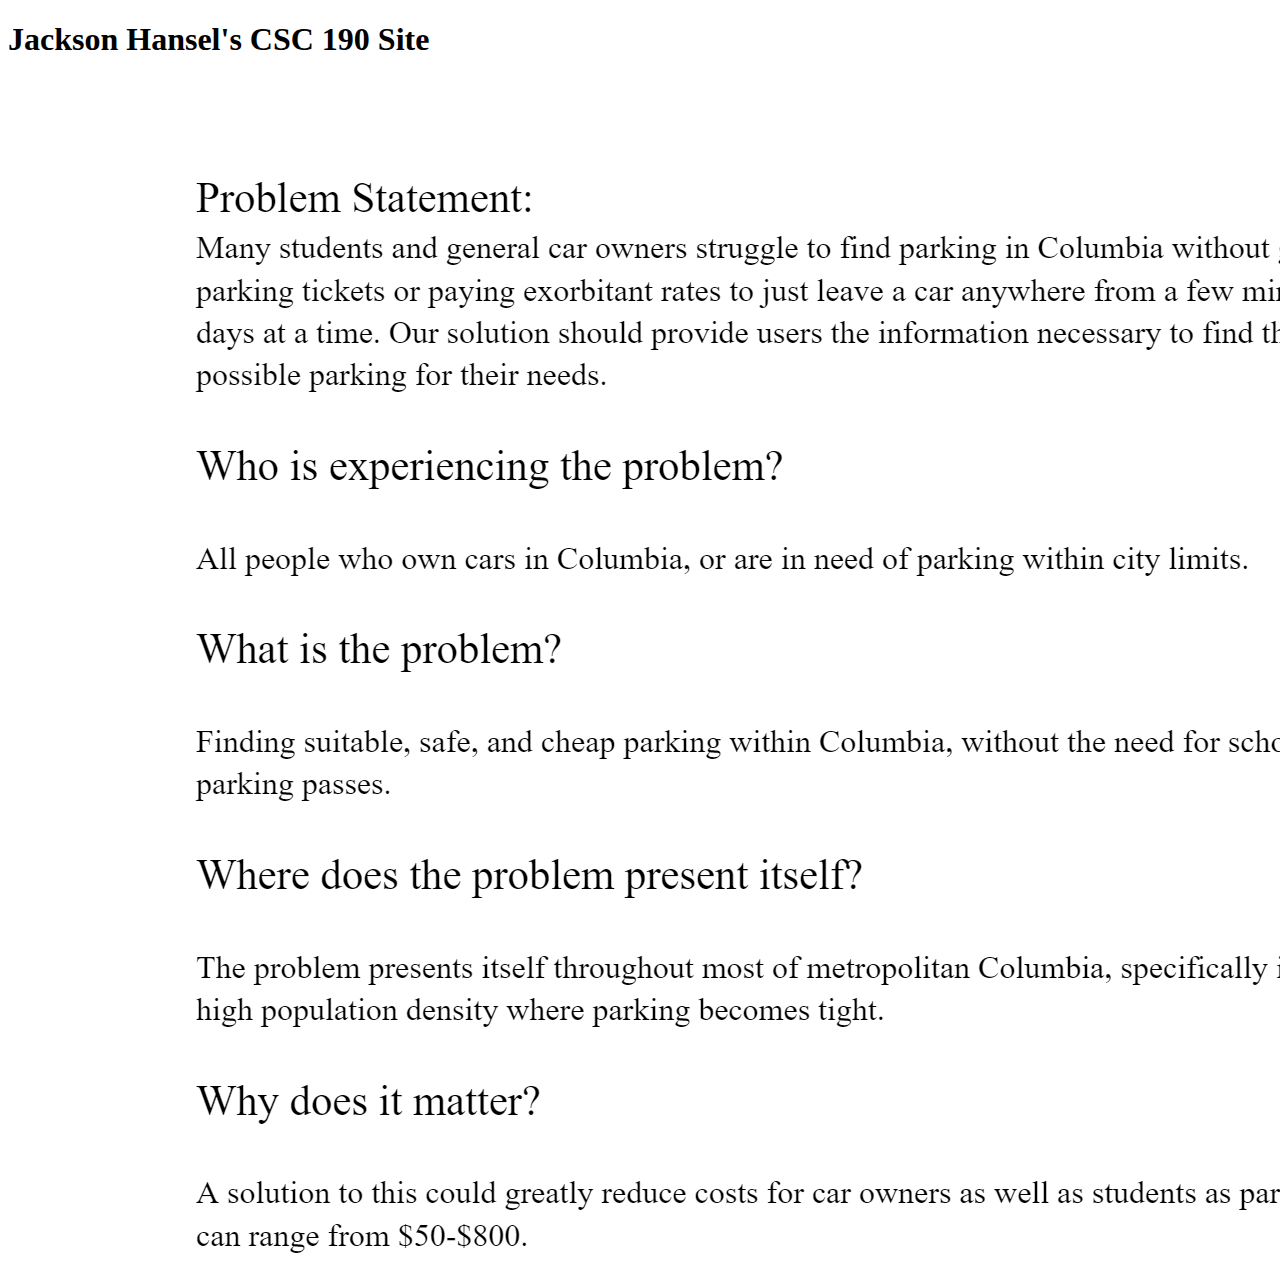
==== csc 190/index.html @ 5f5a2c02 "Add files via upload" ====
<!DOCTYPE html>
<html>
    <head>
        <title>CSC 190: Jackson Hansel</title>
    </head>
    <body>
        <h1>Jackson Hansel's CSC 190 Site</h1>

        <section class="assingment">
            <img src="images/Screenshot for problem statement.png">
            
        </section>
    </body>
</html>
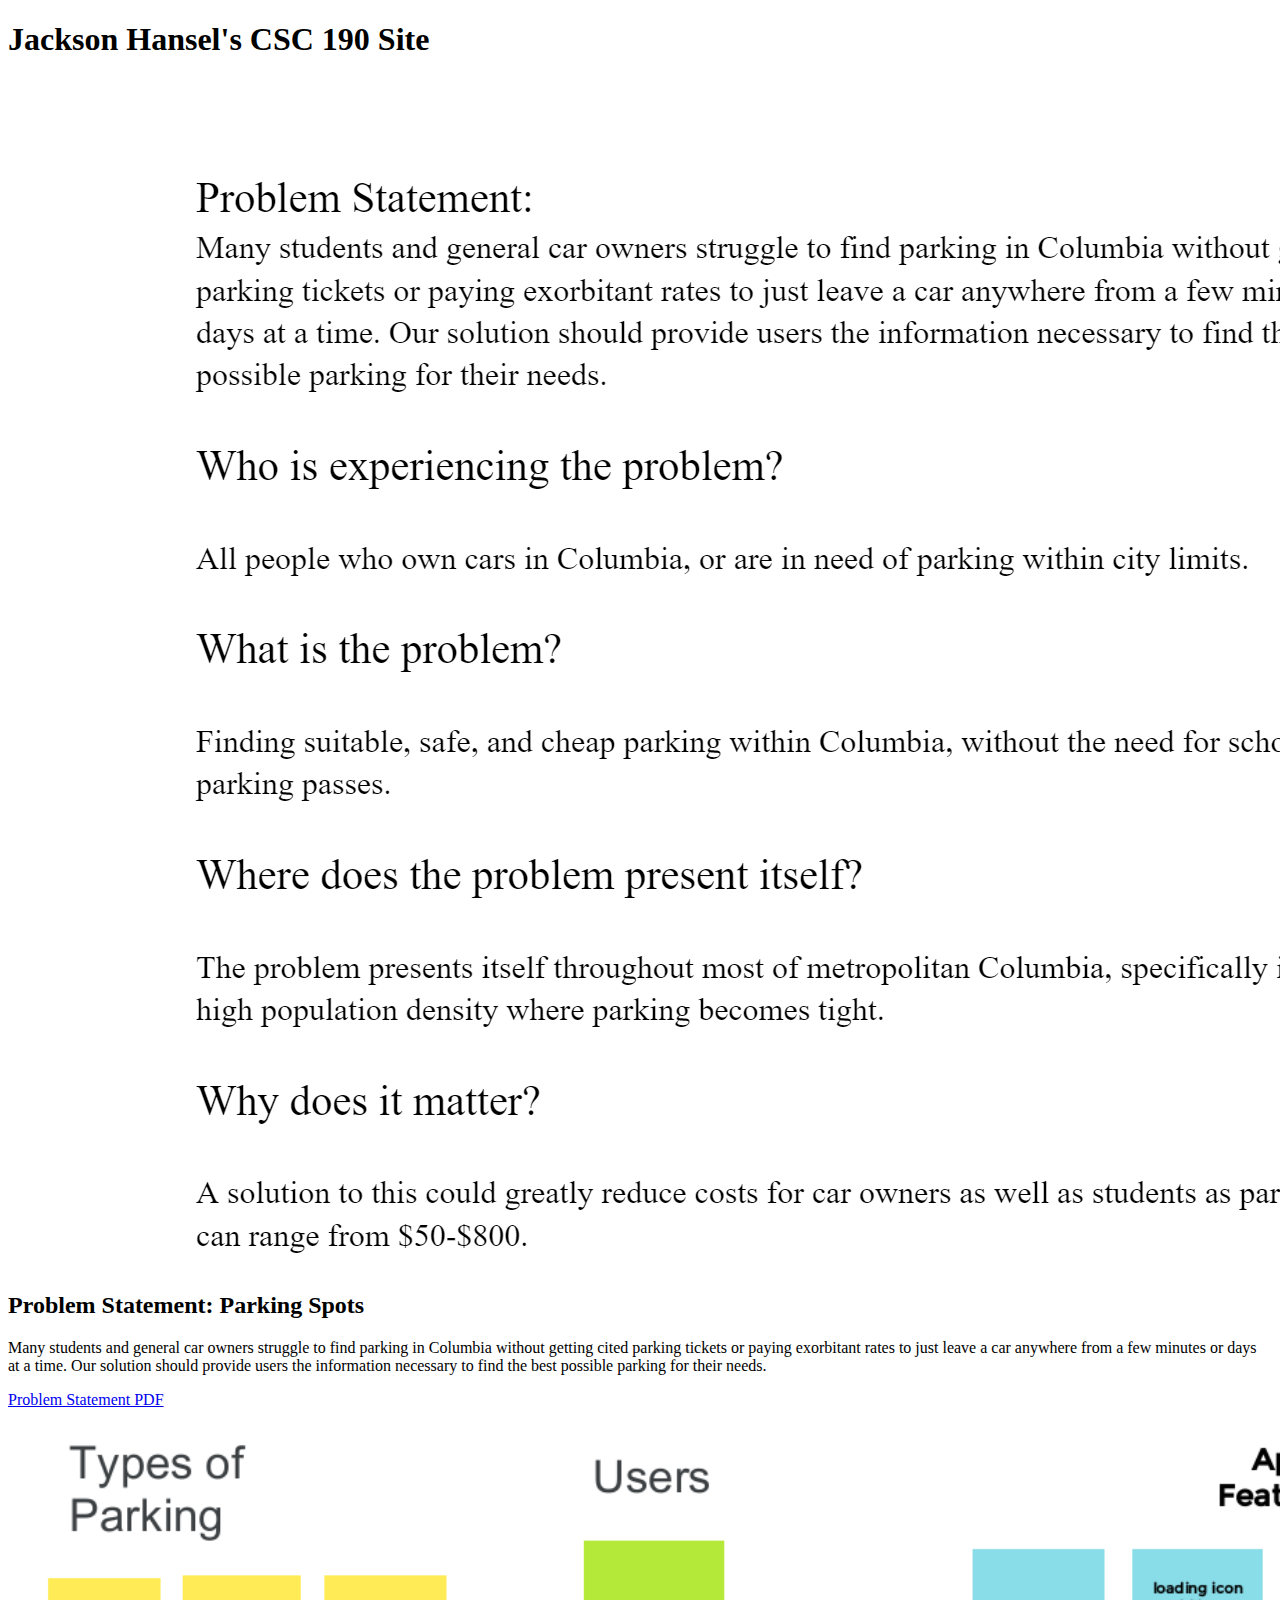
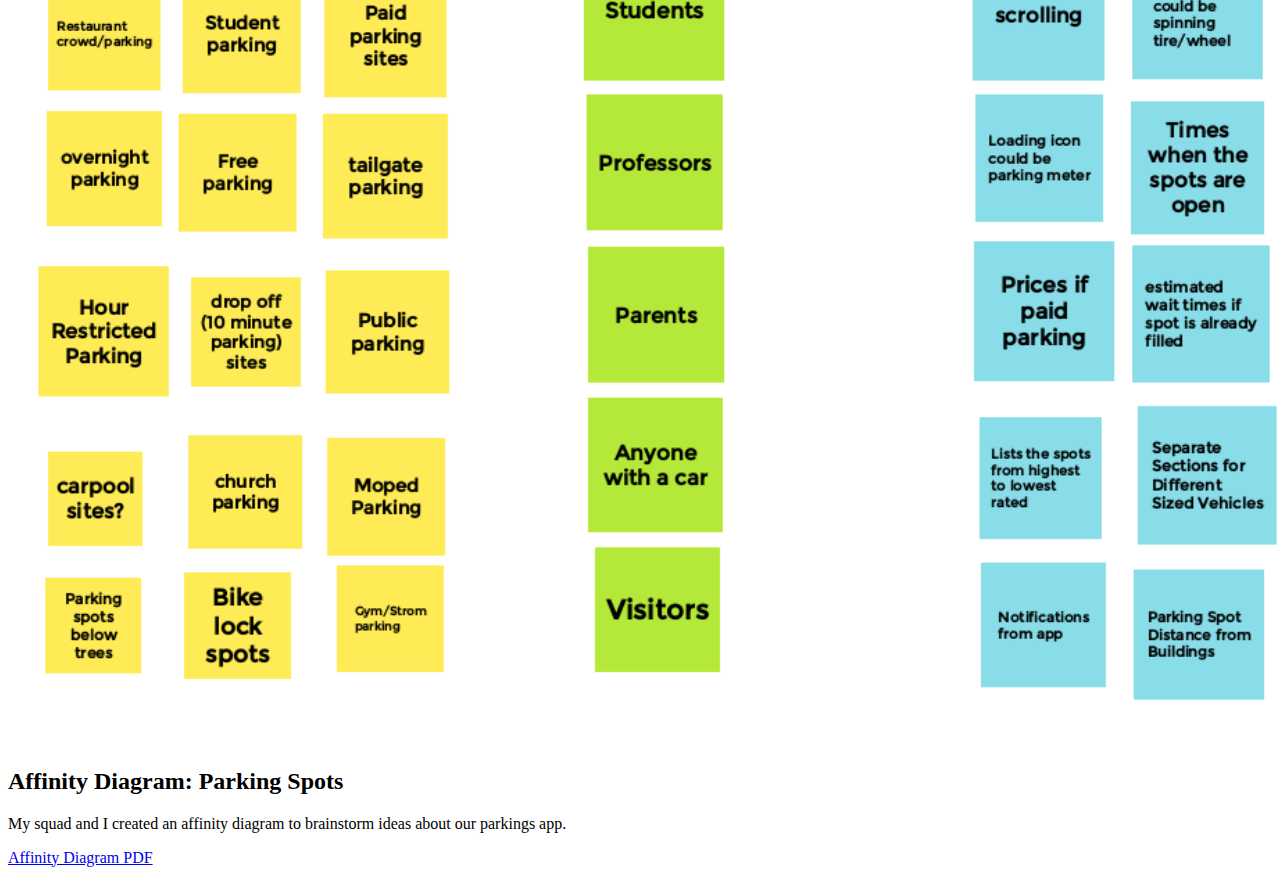
==== commit 208da74d: "Add files via upload" ====
--- a/csc 190/index.html
+++ b/csc 190/index.html
@@ -5,10 +5,23 @@
     </head>
     <body>
         <h1>Jackson Hansel's CSC 190 Site</h1>
-
+        <!-- Problem Statement-->
         <section class="assingment">
-            <img src="images/Screenshot for problem statement.png">
-            
+            <a href="files/ProblemStatement.pdf"><img src="images/Screenshot for problem statement.png"></a>
+            <section class="assignment-details">
+                <h2>Problem Statement: Parking Spots</h2>
+                <p>Many students and general car owners struggle to find parking in Columbia without getting cited parking tickets or paying exorbitant rates to just leave a car anywhere from a few minutes or days at a time. Our solution should provide users the information necessary to find the best possible parking for their needs.</p>
+                <a href="files/ProblemStatement.pdf">Problem Statement PDF</a>
+            </section>
+        </section>
+        <!-- Affinity Diagram-->
+        <section class="assingment">
+            <a href="files/Affinitydiagram.pdf"><img src="images/Affinitydiagram.png"></a>
+            <section class="assignment-details">
+                <h2>Affinity Diagram: Parking Spots</h2>
+                <p>My squad and I created an affinity diagram to brainstorm ideas about our parkings app.</p>
+                <a href="files/Affinitydiagram.pdf">Affinity Diagram PDF</a>
+            </section>
         </section>
     </body>
 </html>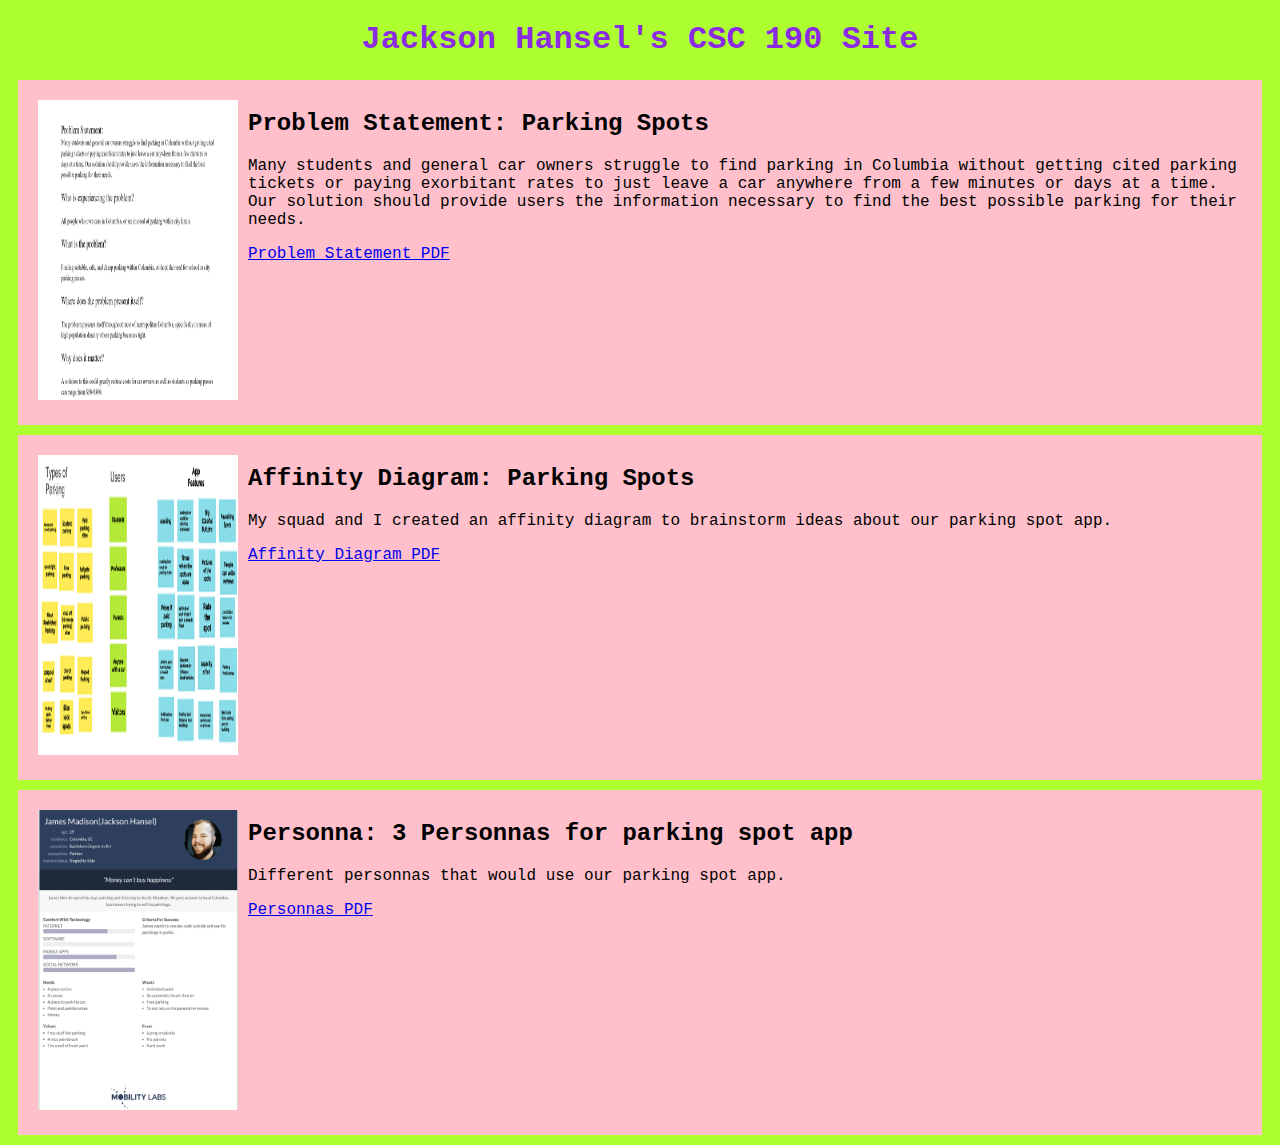
==== commit aa4f3f50: "Add files via upload" ====
--- a/csc 190/index.html
+++ b/csc 190/index.html
@@ -2,26 +2,36 @@
 <html>
     <head>
         <title>CSC 190: Jackson Hansel</title>
+        <link rel="stylesheet" href="styles.css">
     </head>
     <body>
         <h1>Jackson Hansel's CSC 190 Site</h1>
         <!-- Problem Statement-->
         <section class="assingment">
-            <a href="files/ProblemStatement.pdf"><img src="images/Screenshot for problem statement.png"></a>
+            <a href="files/Team 10 Problem Statement.pdf"><img height="300px" width="300px" src="images/Screenshot for problem statement.png"></a>
             <section class="assignment-details">
                 <h2>Problem Statement: Parking Spots</h2>
                 <p>Many students and general car owners struggle to find parking in Columbia without getting cited parking tickets or paying exorbitant rates to just leave a car anywhere from a few minutes or days at a time. Our solution should provide users the information necessary to find the best possible parking for their needs.</p>
-                <a href="files/ProblemStatement.pdf">Problem Statement PDF</a>
+                <a href="files/Team 10 Problem Statement.pdf">Problem Statement PDF</a>
             </section>
         </section>
         <!-- Affinity Diagram-->
         <section class="assingment">
-            <a href="files/Affinitydiagram.pdf"><img src="images/Affinitydiagram.png"></a>
+            <a href="files/Affinitydiagram.pdf"><img height="300px" width="300px" src="images/Affinitydiagram.png"></a>
             <section class="assignment-details">
                 <h2>Affinity Diagram: Parking Spots</h2>
-                <p>My squad and I created an affinity diagram to brainstorm ideas about our parkings app.</p>
+                <p>My squad and I created an affinity diagram to brainstorm ideas about our parking spot app.</p>
                 <a href="files/Affinitydiagram.pdf">Affinity Diagram PDF</a>
             </section>
         </section>
+                <!-- Personna  Assignment-->
+                <section class="assingment">
+                    <a href="files/Personas.pdf"><img height="300px" width="300px" src="images/Personas.png"></a>
+                    <section class="assignment-details">
+                        <h2>Personna: 3 Personnas for parking spot app</h2>
+                        <p>Different personnas that would use our parking spot app.</p>
+                        <a href="files/Personas.pdf">Personnas PDF</a>
+                    </section>
+                </section>
     </body>
 </html>--- a/csc 190/styles.css
+++ b/csc 190/styles.css
@@ -0,0 +1,22 @@
+body {
+    background:greenyellow;
+    font-family: 'Courier New', Courier, monospace;
+}
+
+.assingment{
+    display:flex;
+    padding: 10px;
+    margin: 10px;
+    background: pink;
+    
+}
+
+.assingment img{
+    width: 200px;
+    padding: 10px;
+}
+
+h1{
+    color:blueviolet;
+    text-align: center;
+}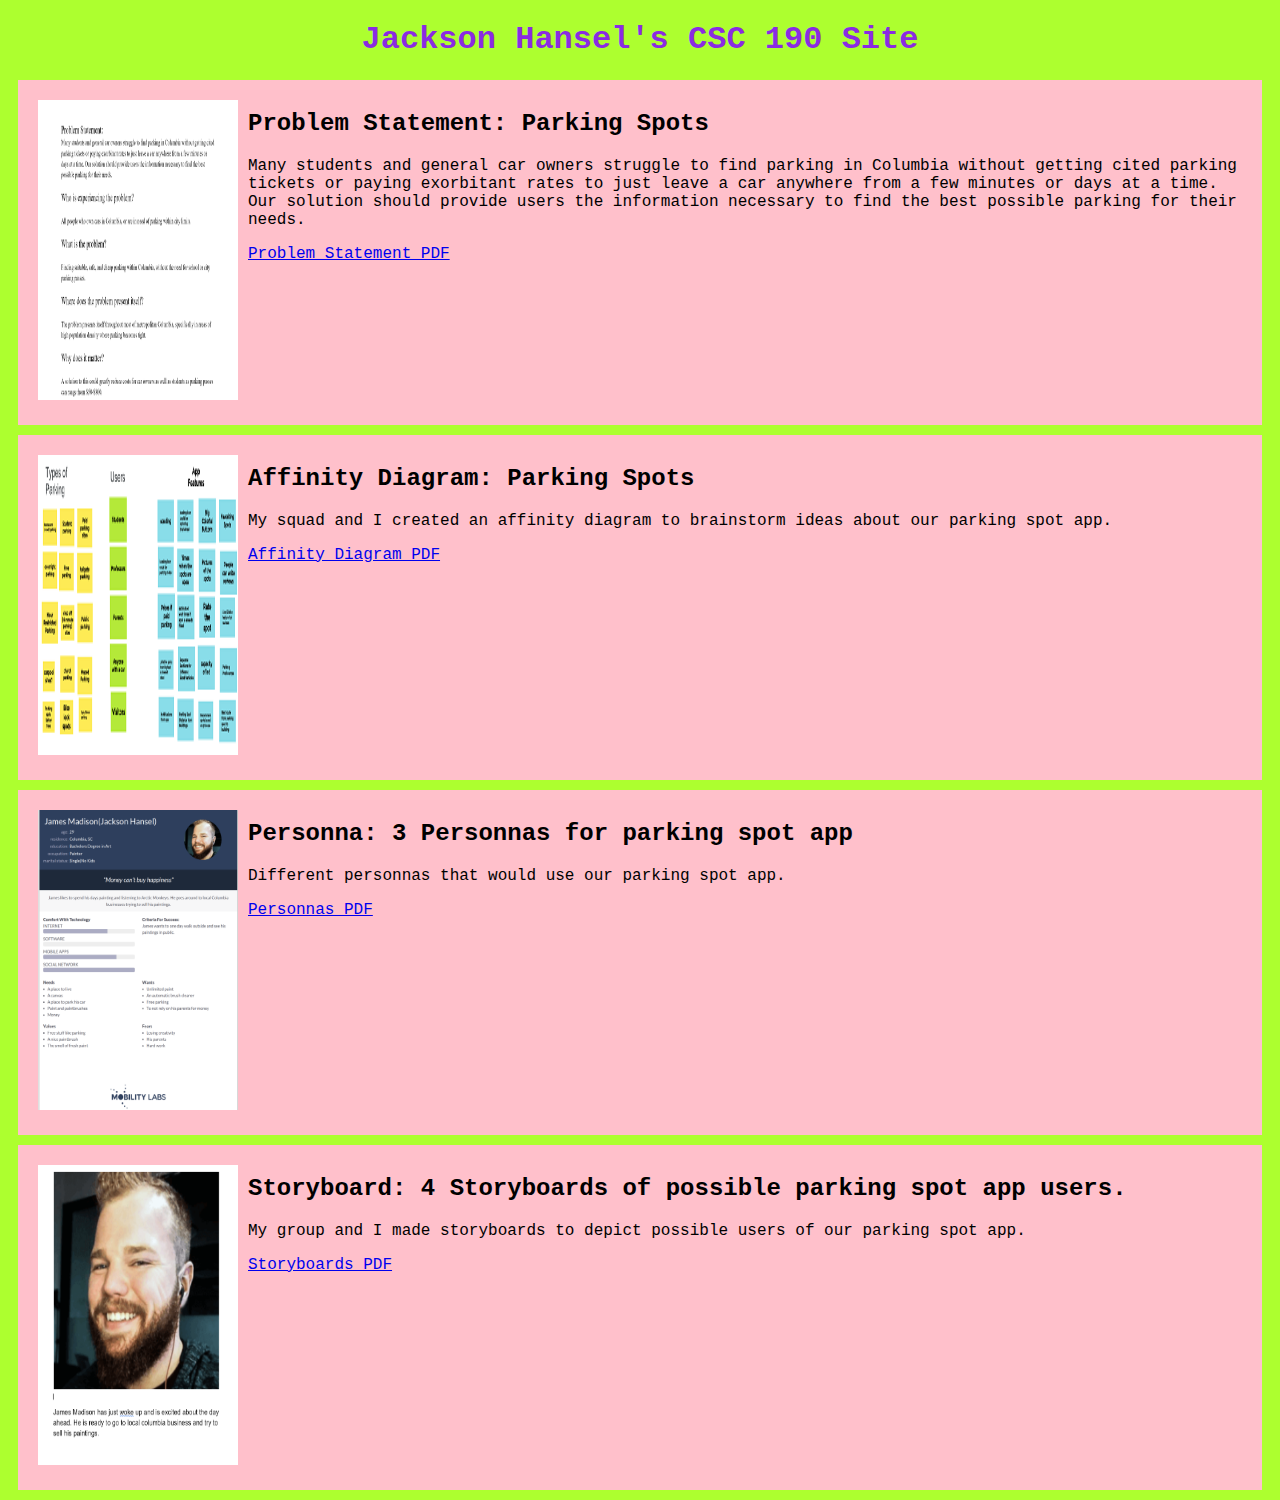
==== commit 04714b7c: "Add files via upload" ====
--- a/csc 190/index.html
+++ b/csc 190/index.html
@@ -24,14 +24,23 @@
                 <a href="files/Affinitydiagram.pdf">Affinity Diagram PDF</a>
             </section>
         </section>
-                <!-- Personna  Assignment-->
-                <section class="assingment">
-                    <a href="files/Personas.pdf"><img height="300px" width="300px" src="images/Personas.png"></a>
-                    <section class="assignment-details">
-                        <h2>Personna: 3 Personnas for parking spot app</h2>
-                        <p>Different personnas that would use our parking spot app.</p>
-                        <a href="files/Personas.pdf">Personnas PDF</a>
-                    </section>
+            <!-- Personna  Assignment-->
+             <section class="assingment">
+                <a href="files/Personas.pdf"><img height="300px" width="300px" src="images/Personas.png"></a>
+                <section class="assignment-details">
+                    <h2>Personna: 3 Personnas for parking spot app</h2>
+                    <p>Different personnas that would use our parking spot app.</p>
+                    <a href="files/Personas.pdf">Personnas PDF</a>
                 </section>
+            </section>
+            <!-- Storyboard  Assignment-->
+            <section class="assingment">
+                <a href="files/Storyboards.pdf"><img height="300px" width="300px" src="images/Storyboard.png"></a>
+                <section class="assignment-details">
+                    <h2>Storyboard: 4 Storyboards of possible parking spot app users.</h2>
+                    <p>My group and I made storyboards to depict possible users of our parking spot app.</p>
+                    <a href="files/Storyboards.pdf">Storyboards PDF</a>
+                </section>
+            </section>
     </body>
 </html>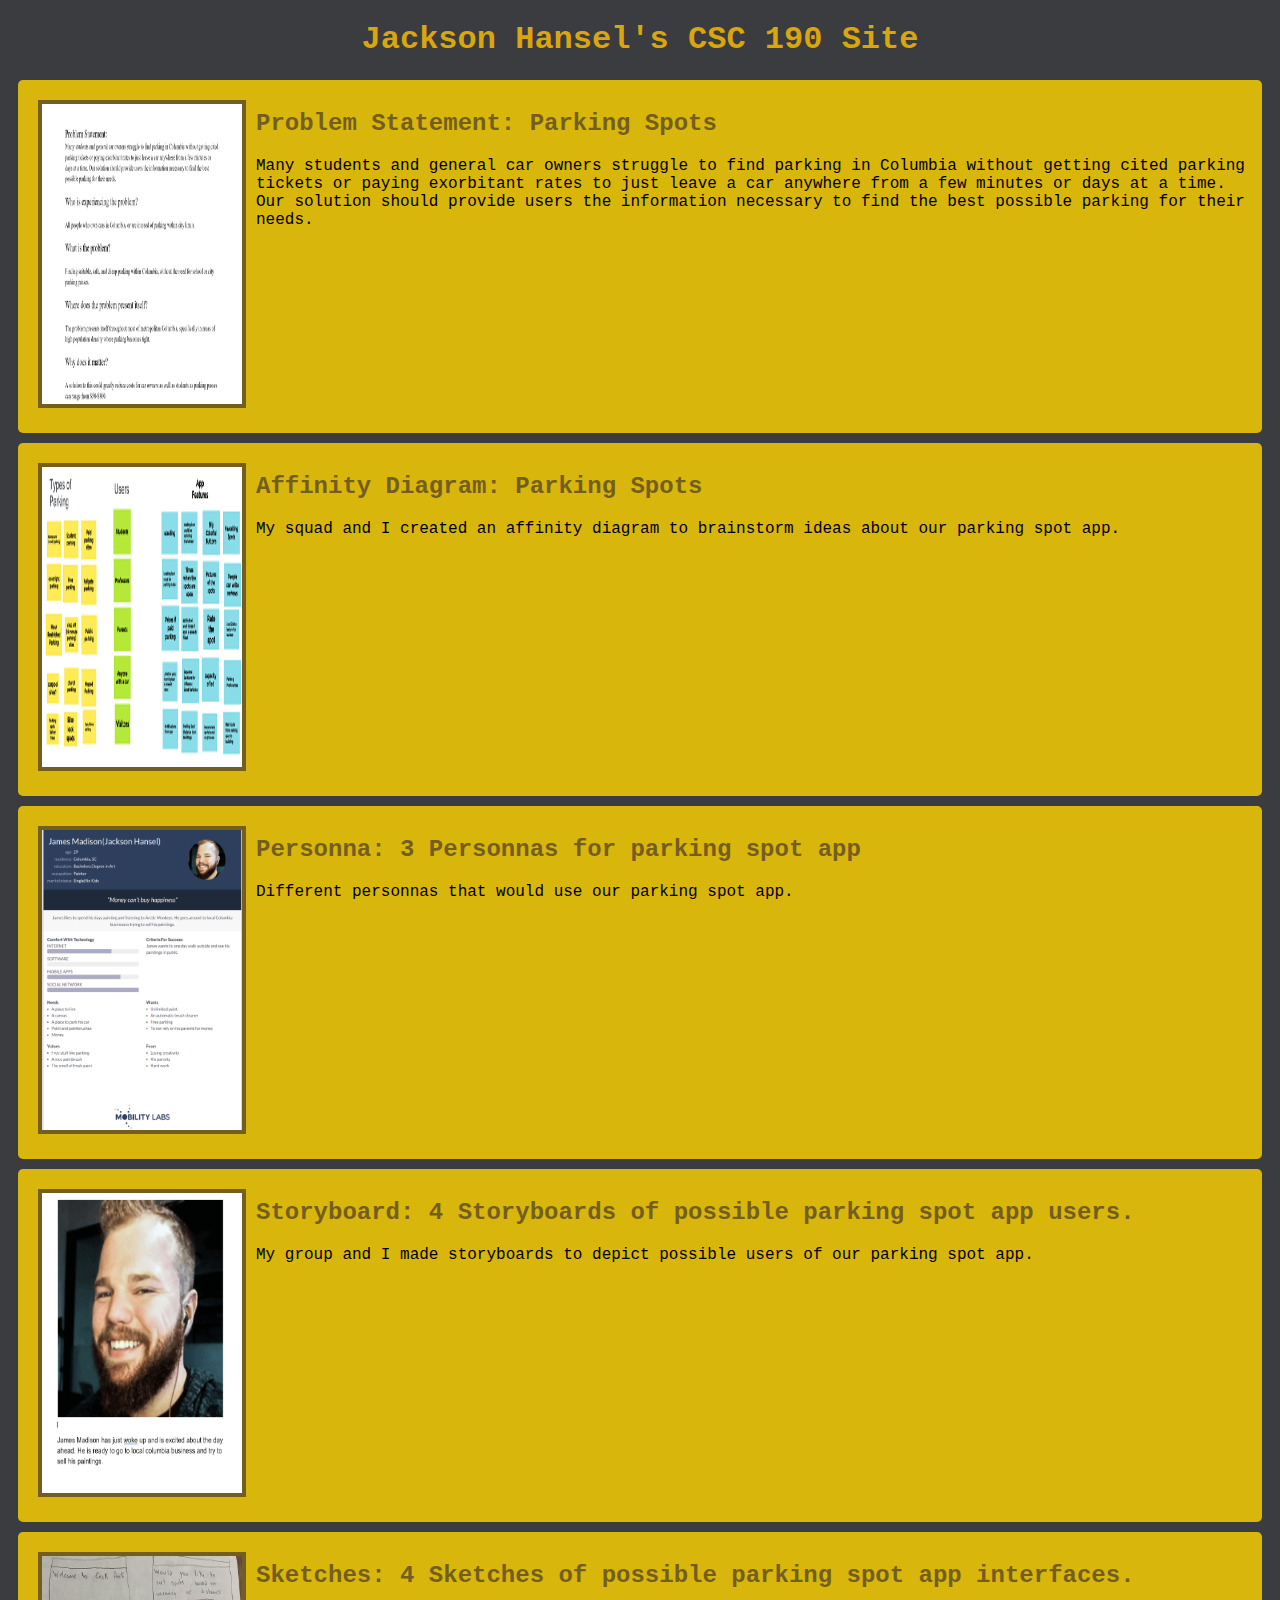
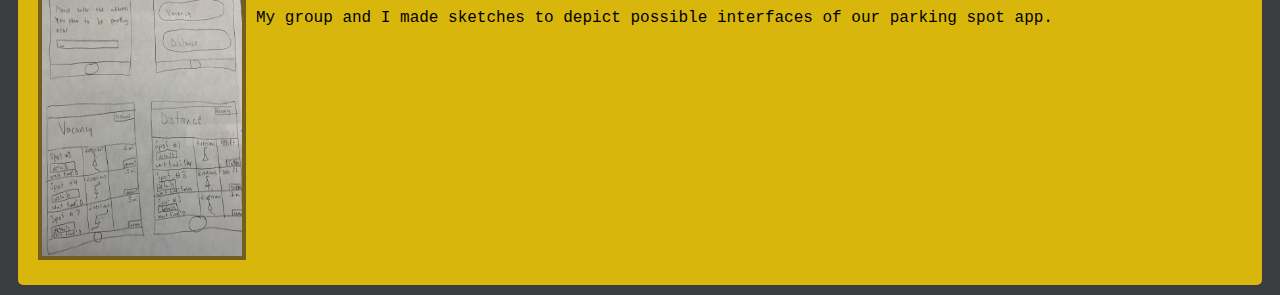
==== commit 72d3e614: "Add files via upload" ====
--- a/csc 190/index.html
+++ b/csc 190/index.html
@@ -10,37 +10,46 @@
         <section class="assingment">
             <a href="files/Team 10 Problem Statement.pdf"><img height="300px" width="300px" src="images/Screenshot for problem statement.png"></a>
             <section class="assignment-details">
-                <h2>Problem Statement: Parking Spots</h2>
+                <a href="files/Team 10 Problem Statement.pdf"><h2>Problem Statement: Parking Spots</h2></a>
                 <p>Many students and general car owners struggle to find parking in Columbia without getting cited parking tickets or paying exorbitant rates to just leave a car anywhere from a few minutes or days at a time. Our solution should provide users the information necessary to find the best possible parking for their needs.</p>
-                <a href="files/Team 10 Problem Statement.pdf">Problem Statement PDF</a>
+                
             </section>
         </section>
         <!-- Affinity Diagram-->
         <section class="assingment">
             <a href="files/Affinitydiagram.pdf"><img height="300px" width="300px" src="images/Affinitydiagram.png"></a>
             <section class="assignment-details">
-                <h2>Affinity Diagram: Parking Spots</h2>
+                <a href="files/Affinitydiagram.pdf"><h2>Affinity Diagram: Parking Spots</h2></a>
                 <p>My squad and I created an affinity diagram to brainstorm ideas about our parking spot app.</p>
-                <a href="files/Affinitydiagram.pdf">Affinity Diagram PDF</a>
+                
             </section>
         </section>
             <!-- Personna  Assignment-->
              <section class="assingment">
                 <a href="files/Personas.pdf"><img height="300px" width="300px" src="images/Personas.png"></a>
                 <section class="assignment-details">
-                    <h2>Personna: 3 Personnas for parking spot app</h2>
+                    <a href="files/Personas.pdf"><h2>Personna: 3 Personnas for parking spot app</h2></a>
                     <p>Different personnas that would use our parking spot app.</p>
-                    <a href="files/Personas.pdf">Personnas PDF</a>
+                   
                 </section>
             </section>
             <!-- Storyboard  Assignment-->
             <section class="assingment">
                 <a href="files/Storyboards.pdf"><img height="300px" width="300px" src="images/Storyboard.png"></a>
                 <section class="assignment-details">
-                    <h2>Storyboard: 4 Storyboards of possible parking spot app users.</h2>
+                    <a href="files/Storyboards.pdf"><h2>Storyboard: 4 Storyboards of possible parking spot app users.</h2></a>
                     <p>My group and I made storyboards to depict possible users of our parking spot app.</p>
-                    <a href="files/Storyboards.pdf">Storyboards PDF</a>
+                   
                 </section>
             </section>
+                        <!-- Sketches  Assignment-->
+                        <section class="assingment">
+                            <a href="files/Sketches.pdf"><img height="300px" width="300px" src="images/Sketches.png"></a>
+                            <section class="assignment-details">
+                                <a href="files/Sketches.pdf"><h2>Sketches: 4 Sketches of possible parking spot app interfaces.</h2></a>
+                                <p>My group and I made sketches to depict possible interfaces of our parking spot app.</p>
+                               
+                            </section>
+                        </section>
     </body>
 </html>--- a/csc 190/styles.css
+++ b/csc 190/styles.css
@@ -1,5 +1,5 @@
 body {
-    background:greenyellow;
+    background:#3B3C40;
     font-family: 'Courier New', Courier, monospace;
 }
 
@@ -7,16 +7,34 @@
     display:flex;
     padding: 10px;
     margin: 10px;
-    background: pink;
+    background: #D9B60B;
+    border-radius: 5px;
     
 }
 
 .assingment img{
     width: 200px;
-    padding: 10px;
+    margin: 10px;
+    border: 4px solid #735E1F;
+}
+.assingment img:hover{
+
+    border: 4px solid #3B3C40;
 }
 
 h1{
-    color:blueviolet;
+    color:#D9A60D;
     text-align: center;
+}
+h1:hover{
+    color: #A68217;
+}
+
+a:hover{
+    color: #3B3C40;
+}
+
+a{
+    text-decoration: none;
+    color: #735E1F;
 }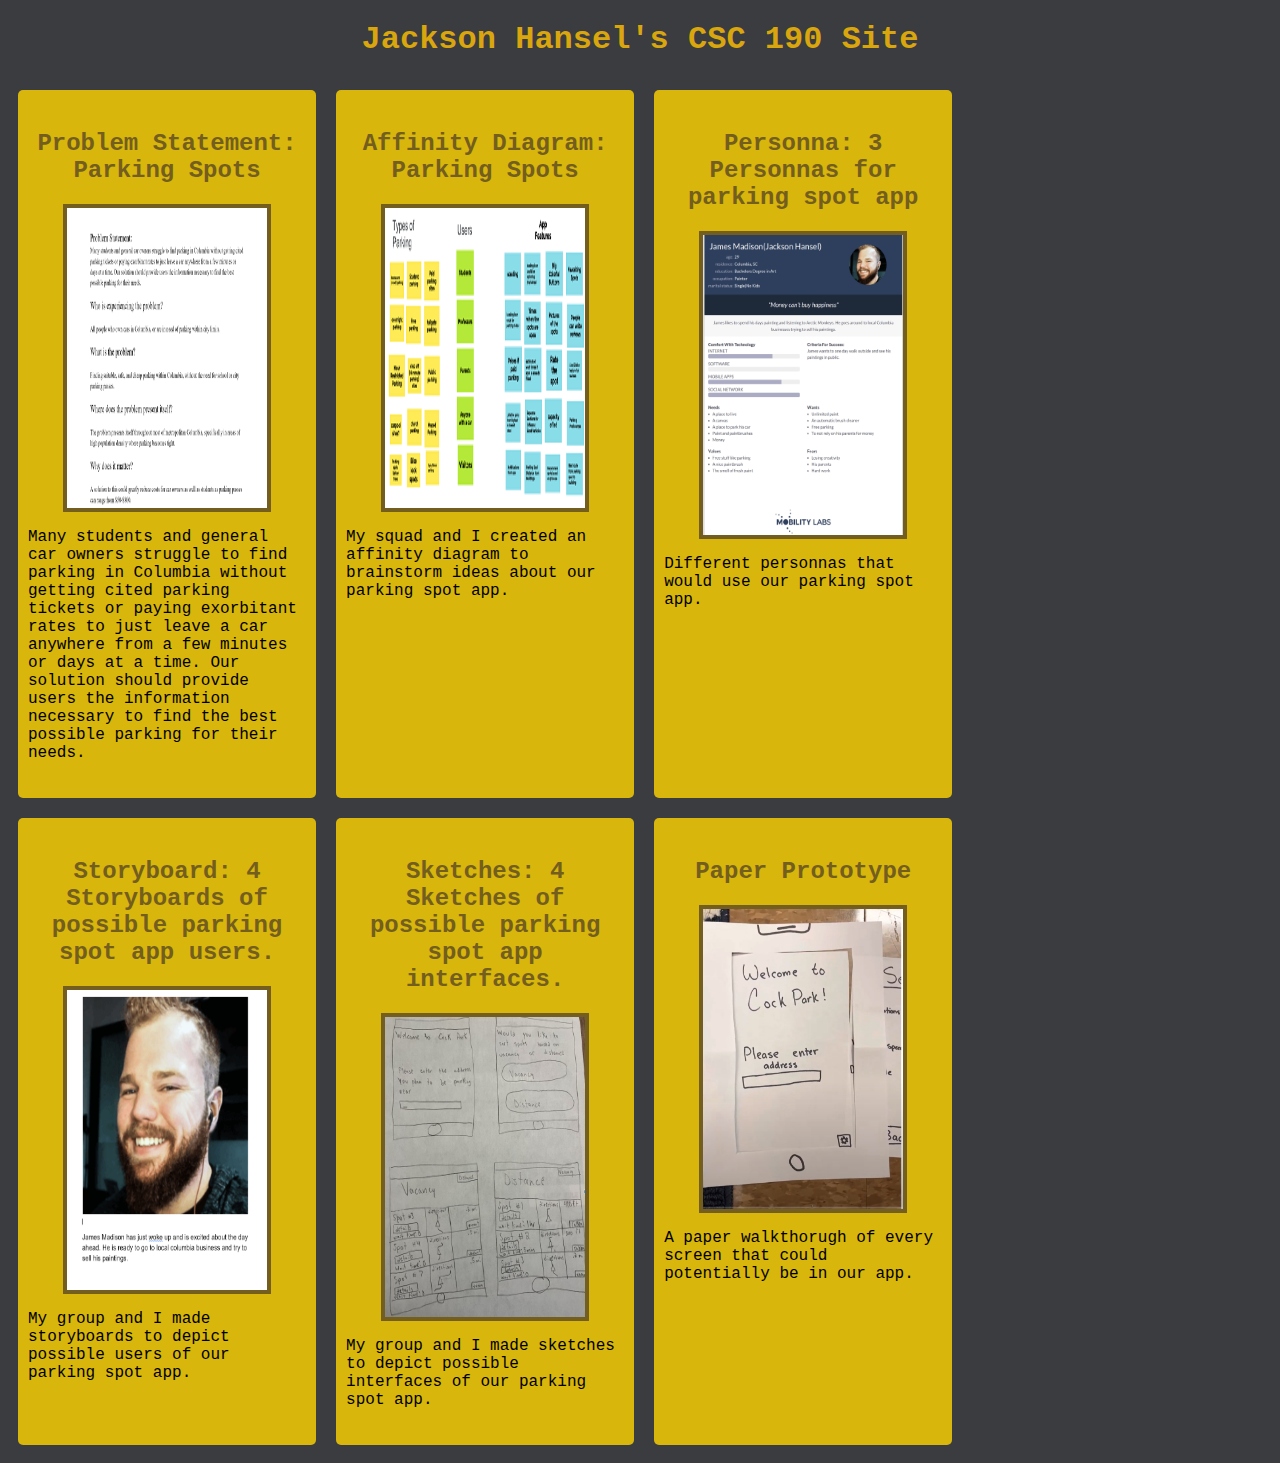
==== commit 9d434bde: "Add files via upload" ====
--- a/csc 190/index.html
+++ b/csc 190/index.html
@@ -6,50 +6,67 @@
     </head>
     <body>
         <h1>Jackson Hansel's CSC 190 Site</h1>
-        <!-- Problem Statement-->
-        <section class="assingment">
-            <a href="files/Team 10 Problem Statement.pdf"><img height="300px" width="300px" src="images/Screenshot for problem statement.png"></a>
-            <section class="assignment-details">
+    <div class = "assignments">
+            <!-- Problem Statement-->
+            <section class="assingment">
                 <a href="files/Team 10 Problem Statement.pdf"><h2>Problem Statement: Parking Spots</h2></a>
-                <p>Many students and general car owners struggle to find parking in Columbia without getting cited parking tickets or paying exorbitant rates to just leave a car anywhere from a few minutes or days at a time. Our solution should provide users the information necessary to find the best possible parking for their needs.</p>
-                
-            </section>
-        </section>
-        <!-- Affinity Diagram-->
-        <section class="assingment">
-            <a href="files/Affinitydiagram.pdf"><img height="300px" width="300px" src="images/Affinitydiagram.png"></a>
-            <section class="assignment-details">
-                <a href="files/Affinitydiagram.pdf"><h2>Affinity Diagram: Parking Spots</h2></a>
-                <p>My squad and I created an affinity diagram to brainstorm ideas about our parking spot app.</p>
-                
-            </section>
-        </section>
-            <!-- Personna  Assignment-->
-             <section class="assingment">
-                <a href="files/Personas.pdf"><img height="300px" width="300px" src="images/Personas.png"></a>
+                <a href="files/Team 10 Problem Statement.pdf"><img height="300px" width="300px" src="images/Screenshot for problem statement.png"></a>
                 <section class="assignment-details">
-                    <a href="files/Personas.pdf"><h2>Personna: 3 Personnas for parking spot app</h2></a>
-                    <p>Different personnas that would use our parking spot app.</p>
-                   
+                  
+                    <p>Many students and general car owners struggle to find parking in Columbia without getting cited parking tickets or paying exorbitant rates to just leave a car anywhere from a few minutes or days at a time. Our solution should provide users the information necessary to find the best possible parking for their needs.</p>
+                    
                 </section>
             </section>
-            <!-- Storyboard  Assignment-->
+            <!-- Affinity Diagram-->
             <section class="assingment">
-                <a href="files/Storyboards.pdf"><img height="300px" width="300px" src="images/Storyboard.png"></a>
+                <a href="files/Affinitydiagram.pdf"><h2>Affinity Diagram: Parking Spots</h2></a>
+                <a href="files/Affinitydiagram.pdf"><img height="300px" width="300px" src="images/Affinitydiagram.png"></a>
                 <section class="assignment-details">
-                    <a href="files/Storyboards.pdf"><h2>Storyboard: 4 Storyboards of possible parking spot app users.</h2></a>
-                    <p>My group and I made storyboards to depict possible users of our parking spot app.</p>
                    
+                    <p>My squad and I created an affinity diagram to brainstorm ideas about our parking spot app.</p>
+                    
                 </section>
             </section>
+                <!-- Personna  Assignment-->
+                <section class="assingment">
+                    <a href="files/Personas.pdf"><h2>Personna: 3 Personnas for parking spot app</h2></a>
+                    <a href="files/Personas.pdf"><img height="300px" width="300px" src="images/Personas.png"></a>
+                    <section class="assignment-details">
+                       
+                        <p>Different personnas that would use our parking spot app.</p>
+                    
+                    </section>
+                </section>
+                <!-- Storyboard  Assignment-->
+                <section class="assingment">
+                    <a href="files/Storyboards.pdf"><h2>Storyboard: 4 Storyboards of possible parking spot app users.</h2></a>
+                    <a href="files/Storyboards.pdf"><img height="300px" width="300px" src="images/Storyboard.png"></a>
+                    <section class="assignment-details">
+                       
+                        <p>My group and I made storyboards to depict possible users of our parking spot app.</p>
+                    
+                    </section>
+                </section>
                         <!-- Sketches  Assignment-->
                         <section class="assingment">
+                            <a href="files/Sketches.pdf"><h2>Sketches: 4 Sketches of possible parking spot app interfaces.</h2></a>
                             <a href="files/Sketches.pdf"><img height="300px" width="300px" src="images/Sketches.png"></a>
                             <section class="assignment-details">
-                                <a href="files/Sketches.pdf"><h2>Sketches: 4 Sketches of possible parking spot app interfaces.</h2></a>
+
                                 <p>My group and I made sketches to depict possible interfaces of our parking spot app.</p>
                                
                             </section>
                         </section>
+                         <!-- Paper Prototype  Assignment-->
+                         <section class="assingment">
+                            <a href="https://www.youtube.com/watch?v=bwN3q0g81Hk"><h2>Paper Prototype</h2></a>
+                            <a href="https://www.youtube.com/watch?v=bwN3q0g81Hk"><img height="300px" width="300px" src="images/Paper Prototype.png"></a>
+                            <section class="assignment-details">
+                                
+                                <p>A paper walkthorugh of every screen that could potentially be in our app. </p>
+                               
+                            </section>
+                        </section>
+    </div>   
     </body>
 </html>--- a/csc 190/styles.css
+++ b/csc 190/styles.css
@@ -3,9 +3,14 @@
     font-family: 'Courier New', Courier, monospace;
 }
 
+.assignments{
+    display: flex;
+    flex-wrap: wrap;
+}
+
 .assingment{
-    display:flex;
-    padding: 10px;
+    width: 22%;
+    padding: 20px 10px;
     margin: 10px;
     background: #D9B60B;
     border-radius: 5px;
@@ -16,6 +21,8 @@
     width: 200px;
     margin: 10px;
     border: 4px solid #735E1F;
+    display: block;
+    margin: auto;
 }
 .assingment img:hover{
 
@@ -34,6 +41,10 @@
     color: #3B3C40;
 }
 
+h2{
+    text-align: center;
+}
+
 a{
     text-decoration: none;
     color: #735E1F;
